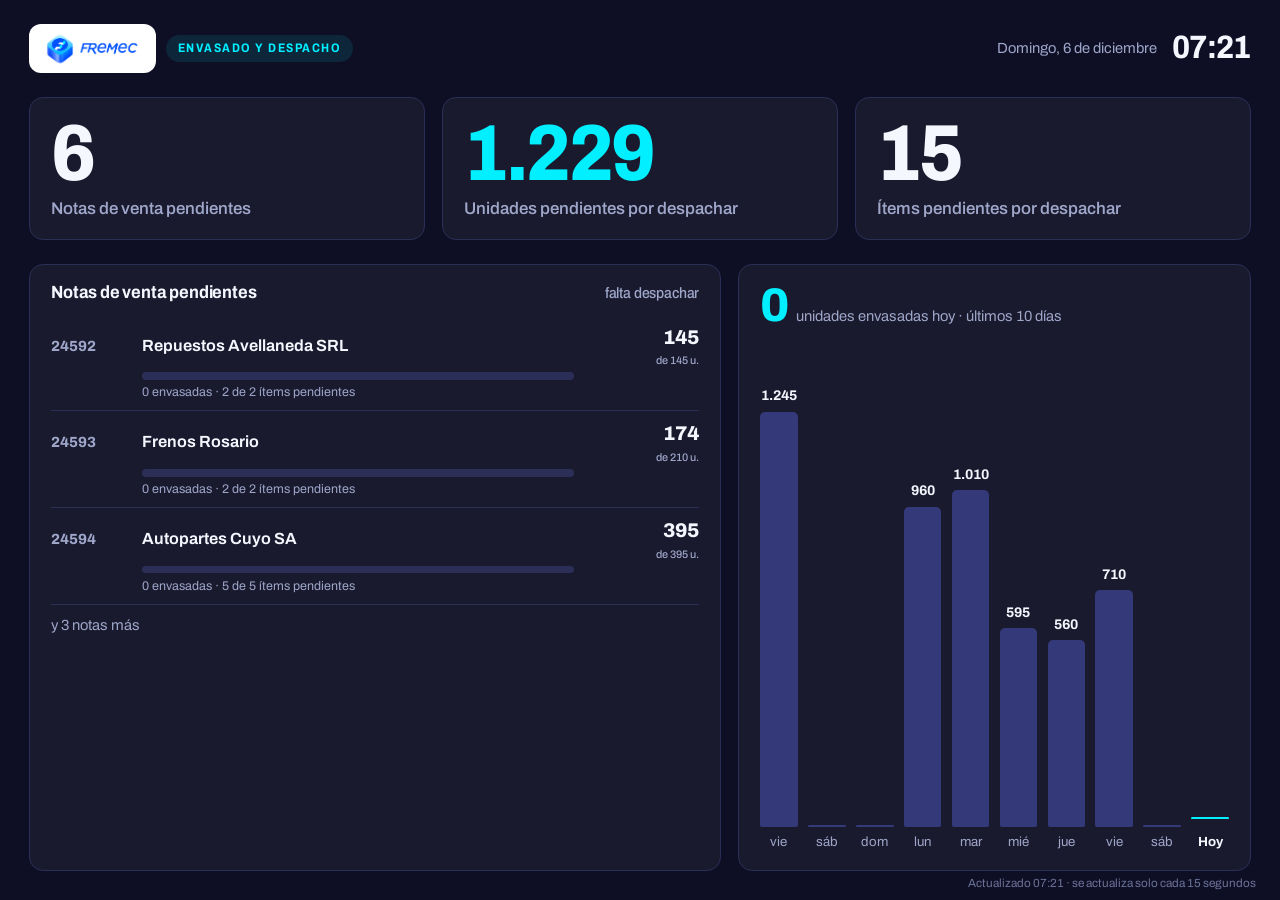
==== planta.html @ 4c924937 "Demo de conteo de envasado para Fremec (GitHub Pages) Co-Authored-By: Claude Opus 5.5 <noreply@anthr" ====
<!doctype html>
<html lang="es">
<head>
<meta charset="utf-8">
<meta name="viewport" content="width=device-width, initial-scale=1">
<title>Fremec · Pantalla de planta</title>
<link rel="preconnect" href="https://fonts.googleapis.com"><link rel="preconnect" href="https://fonts.gstatic.com" crossorigin>
<link href="https://fonts.googleapis.com/css2?family=Archivo:wdth,wght@62..125,400..800&display=swap" rel="stylesheet">
<link rel="icon" href="img/icono.png">
<link rel="stylesheet" href="estilos.css">
<style>
  :root { --tv-bg: #0E0F24; --tv-panel: #1A1A2E; --tv-line: #2B2E57; --tv-ink: #F5F7FF; --tv-muted: #9EA6C9; --tv-accent: #3D7BFF; --tv-ok: #01EFFF; --tv-warn: #01EFFF; --ink: var(--tv-ink); --paper: var(--tv-bg); --sunk: #2B2E57; --line: var(--tv-line); --surface: var(--tv-panel); color-scheme: dark; }
  html, body { height: 100%; }
  body { background: var(--tv-bg); color: var(--tv-ink); font-size: clamp(14px, 1.15vw, 22px); overflow: hidden; }
  ::selection { background: var(--tv-accent); color: #0E0F24; }
  .tv { height: 100dvh; display: grid; grid-template-rows: auto auto 1fr; gap: 1.6em; padding: 1.6em 2em 2em; }
  .cab { display: flex; align-items: center; gap: 1em; }
  .cab .marca { font-size: 1.4em; }
  .cab .marca small { color: var(--tv-ok) !important; background: rgb(1 239 255 / .1); font-size: .6em; }
  .cab .marca .logo { height: 2.4em; background: #fff; padding: .35em .8em; border-radius: 12px; }
  .cab .sp { flex: 1; }
  .reloj { font-size: 2.2em; font-weight: 750; letter-spacing: -0.02em; font-stretch: 90%; }
  .fecha { color: var(--tv-muted); text-align: right; line-height: 1.3; }
  .grandes { display: grid; grid-template-columns: repeat(var(--cols, 3), 1fr); gap: 1.2em; }
  .g { padding: 1.1em 1.4em 1.2em; border-radius: 14px; background: var(--tv-panel); border: 1px solid var(--tv-line); display: grid; gap: .2em; }
  .g .v { font-size: 5.4em; line-height: 1; font-weight: 800; letter-spacing: -0.035em; font-stretch: 88%; }
  .g .k { font-size: 1.15em; color: var(--tv-muted); font-weight: 550; }
  .g.dest .v { color: var(--tv-warn); }
  .abajo { display: grid; grid-template-columns: 1.35fr 1fr; gap: 1.2em; min-height: 0; }
  .caja { background: var(--tv-panel); border: 1px solid var(--tv-line); border-radius: 14px; padding: 1.2em 1.4em; display: grid; grid-template-rows: auto 1fr; gap: .8em; min-height: 0; }
  .caja h2 { font-size: 1.2em; font-weight: 700; display: flex; justify-content: space-between; align-items: baseline; gap: 1em; }
  .caja h2 span { color: var(--tv-muted); font-weight: 500; font-size: .85em; }
  .pedidos { overflow: hidden; display: grid; align-content: start; }
  .ped { display: grid; grid-template-columns: 5.2em 1fr 7.5em; gap: .25em 1em; align-items: center; padding: .55em 0; border-bottom: 1px solid var(--tv-line); }
  .ped:last-child { border-bottom: 0; }
  .ped .n { font-weight: 750; color: var(--tv-muted); }
  .ped .c { font-weight: 650; font-size: 1.1em; white-space: nowrap; overflow: hidden; text-overflow: ellipsis; }
  .ped .p { text-align: right; font-weight: 800; font-size: 1.35em; }
  .ped .p small { display: block; font-size: .55em; color: var(--tv-muted); font-weight: 500; }
  .ped .b { grid-column: 2; height: .5em; border-radius: 99px; background: #2B2E57; overflow: hidden; position: relative; }
  .ped .b span { position: absolute; inset: 0 auto 0 0; background: var(--tv-accent); border-radius: 99px; transition: width .8s var(--ease); }
  .ped .b span.over { background: #FF5A61; }
  .ped .s { grid-column: 2; font-size: .85em; color: var(--tv-muted); }
  .graf { display: grid; grid-template-rows: auto 1fr; gap: .6em; min-height: 0; }
  .hoy { display: flex; align-items: baseline; gap: .5em; }
  .hoy b { font-size: 3.2em; font-weight: 800; letter-spacing: -0.03em; line-height: 1; color: var(--tv-ok); }
  .hoy span { color: var(--tv-muted); }
  #graf { min-height: 0; }
  .barras { height: 100%; min-height: 9em; display: grid; grid-auto-flow: column; grid-auto-columns: 1fr; gap: .7em; align-items: end; }
  .barras .col { height: 100%; display: grid; grid-template-rows: 1fr auto; min-height: 0; }
  .barras .zona { height: 100%; min-height: 0; display: flex; flex-direction: column; justify-content: flex-end; align-items: stretch; }
  .barras .bar { display: block; min-height: 2px; background: #34397A; border-radius: 5px 5px 2px 2px; transition: height .8s var(--ease); position: relative; }
  .barras .v { text-align: center; font-weight: 700; font-size: .95em; padding-bottom: .3em; white-space: nowrap; }
  .barras .d { text-align: center; color: var(--tv-muted); padding-top: .4em; font-size: .9em; }
  .barras .hoy .bar { background: var(--tv-ok); }
  .barras .hoy .d { color: var(--tv-ink); font-weight: 700; }
  .vacio-tv { color: var(--tv-muted); padding: 2em 0; text-align: center; }
  .pie-tv { position: fixed; right: 2em; bottom: .6em; font-size: .8em; color: #6B7299; }
  .full { position: fixed; right: 1em; top: 1em; opacity: 0; transition: opacity .3s; }
  body:hover .full { opacity: 1; }
  body.en-full .full { display: none; }
  .full .btn { background: #1A1A2E; border-color: #2B2E57; color: var(--tv-ink); }
  .full .btn:hover { background: #2B2E57; }
  @media (max-width: 900px) { body { overflow: auto; font-size: 15px; } .tv { height: auto; } .grandes { grid-template-columns: 1fr; } .abajo { grid-template-columns: 1fr; } .g .v { font-size: 3.6em; } }
</style>
</head>
<body>
<div class="tv">
  <header class="cab">
    <div class="marca" id="marca"></div><span class="sp"></span>
    <div class="fecha" id="fecha"></div>
    <div class="reloj num" id="reloj"></div>
  </header>
  <section class="grandes" id="grandes"></section>
  <section class="abajo">
    <div class="caja"><h2 id="t-izq">Notas de venta pendientes</h2><div class="pedidos" id="izq"></div></div>
    <div class="caja graf"><div class="hoy" id="hoy"></div><div id="graf"></div></div>
  </section>
</div>
<div class="pie-tv" id="act"></div>
<div class="full"><button class="btn sm" id="bfull">Pantalla completa</button></div>
<script src="productos.js"></script>
<script src="demo-api.js"></script>
<script src="comun.js"></script>
<script>
document.getElementById('marca').innerHTML = LOGO + '<small>Envasado y despacho</small>';
const $ = id => document.getElementById(id);
function tic() {
  const d = new Date();
  $('reloj').textContent = d.toLocaleTimeString('es-AR', { hour: '2-digit', minute: '2-digit', hourCycle: 'h23' });
  const f = d.toLocaleDateString('es-AR', { weekday: 'long', day: 'numeric', month: 'long' });
  $('fecha').textContent = f.charAt(0).toUpperCase() + f.slice(1);
}
tic(); setInterval(tic, 1000);
$('bfull').onclick = () => document.documentElement.requestFullscreen?.();
// el botón se oculta mientras la pantalla está completa (botón o F11) y vuelve al salir
const mqFull = matchMedia('(display-mode: fullscreen)');
function estadoFull() {
  const full = !!document.fullscreenElement || mqFull.matches ||
    (innerHeight >= screen.height - 1 && innerWidth >= screen.width - 1);
  document.body.classList.toggle('en-full', full);
}
document.addEventListener('fullscreenchange', estadoFull);
mqFull.addEventListener?.('change', estadoFull);
addEventListener('resize', estadoFull);
estadoFull();

function grafico(serie) {
  const max = Math.max(1, ...serie.map(s => s.unidades));
  const hoy = serie.at(-1).fecha;
  return `<div class="barras" role="img" aria-label="Unidades envasadas por día, últimos ${serie.length} días">${serie.map(s => {
    const d = new Date(s.fecha + 'T12:00');
    const lbl = s.fecha === hoy ? 'Hoy' : d.toLocaleDateString('es-AR', { weekday: 'short' }).replace('.', '');
    return `<div class="col ${s.fecha === hoy ? 'hoy' : ''}"><span class="zona"><span class="v num">${s.unidades ? fmt(s.unidades) : ''}</span><span class="bar" style="height:${(s.unidades / max) * 85}%"></span></span><span class="d">${lbl}</span></div>`;
  }).join('')}</div>`;
}

async function actualizar() {
  try {
    const d = await api('/api/planta');
    const basico = d.modo === 'basico';
    if (basico) {
      $('grandes').style.setProperty('--cols', 2);
      $('grandes').innerHTML = `<div class="g"><span class="v num">${fmt(d.envasadasHoy)}</span><span class="k">Unidades envasadas hoy</span></div>
        <div class="g"><span class="v num">${fmt(d.serie.slice(-5).reduce((a, s) => a + s.unidades, 0))}</span><span class="k">Unidades envasadas en los últimos 5 días</span></div>`;
      $('t-izq').innerHTML = 'Envasado de hoy por cliente';
      $('izq').innerHTML = d.porCliente.length ? d.porCliente.slice(0, 9).map(c => `<div class="ped" style="grid-template-columns:1fr 7.5em"><span class="c">${esc(c.cliente)}</span><span class="p">${fmt(c.unidades)}<small>unidades</small></span></div>`).join('') : '<div class="vacio-tv">Todavía no hay cargas hoy.</div>';
    } else {
      $('grandes').style.setProperty('--cols', 3);
      $('grandes').innerHTML = `
        <div class="g"><span class="v num">${fmt(d.nvPendientes)}</span><span class="k">Notas de venta pendientes</span></div>
        <div class="g dest"><span class="v num">${fmt(d.unidadesPendientes)}</span><span class="k">Unidades pendientes por despachar</span></div>
        <div class="g"><span class="v num">${fmt(d.itemsPendientes)}</span><span class="k">Ítems pendientes por despachar</span></div>`;
      $('t-izq').innerHTML = `Notas de venta pendientes <span>falta despachar</span>`;
      const max = 3;
      $('izq').innerHTML = d.pedidos.length ? d.pedidos.slice(0, max).map(p => {
        const pe = Math.min(100, p.envasado / p.total * 100);
        return `<div class="ped"><span class="n num">${p.numero}</span><span class="c">${esc(p.cliente)}</span><span class="p num">${fmt(p.pendiente)}<small>de ${fmt(p.total)} u.</small></span>
          <span class="b"><span class="${p.envasado > p.total ? 'over' : ''}" style="width:${pe}%"></span></span>
          <span class="s">${fmt(p.envasado)} envasadas · ${p.itemsPendientes} de ${p.items} ítems pendientes</span></div>`;
      }).join('') + (d.pedidos.length > max ? `<div class="s" style="padding-top:.6em;color:var(--tv-muted)">y ${d.pedidos.length - max} notas más</div>` : '')
        : '<div class="vacio-tv">No hay notas pendientes. ¡Todo despachado!</div>';
    }
    $('hoy').innerHTML = `<b class="num">${fmt(d.envasadasHoy)}</b><span>unidades envasadas hoy · últimos 10 días</span>`;
    $('graf').innerHTML = grafico(d.serie);
    $('act').textContent = 'Actualizado ' + hora(d.ahora) + ' · se actualiza solo cada 15 segundos';
  } catch (e) { $('act').textContent = 'Sin conexión con el servidor, reintentando…'; }
}
actualizar(); setInterval(actualizar, 15000);
</script>
</body>
</html>
---- estilos.css ----
/* Fremec · Conteo de envasado (prueba) */
:root {
  --ink: #1A1A2E;
  --ink-2: #333333;
  --muted: #666666;
  --paper: #F5F7FF;
  --surface: #FFFFFF;
  --sunk: #E8EFFF;
  --line: #E1E7F5;
  --line-strong: #C3CEE8;
  --accent: #0052FF;
  --accent-hover: #003FCC;
  --accent-soft: #E8EFFF;
  --ok: #12A150;
  --ok-soft: #E3F6EB;
  --warn: #8f4a06;
  --warn-soft: #fbefd9;
  --danger: #C0262D;
  --danger-soft: #FDECEC;
  --radius: 16px;
  --radius-sm: 10px;
  --shadow: 0 4px 24px rgba(0, 82, 255, .10);
  --font: "Archivo", system-ui, sans-serif;
  --ease: cubic-bezier(0.16, 1, 0.3, 1);
  color-scheme: light;
}
*, *::before, *::after { box-sizing: border-box; }
html { -webkit-text-size-adjust: 100%; }
body {
  margin: 0; background: var(--paper); color: var(--ink);
  font: 400 16px/1.5 var(--font); font-variant-numeric: tabular-nums;
  -webkit-font-smoothing: antialiased;
}
::selection { background: var(--accent); color: #fff; }
input, select, button, textarea { font: inherit; color: inherit; }
:focus-visible { outline: 3px solid var(--accent); outline-offset: 2px; border-radius: 4px; }
h1, h2, h3 { margin: 0; line-height: 1.15; text-wrap: balance; font-stretch: 92%; }
h1 { font-size: 1.6rem; font-weight: 750; letter-spacing: -0.02em; }
h2 { font-size: 1.15rem; font-weight: 700; letter-spacing: -0.01em; }
p { margin: 0; }
a { color: var(--accent); text-underline-offset: 3px; }
.muted { color: var(--muted); }
.num { font-variant-numeric: tabular-nums; }
.sr { position: absolute; width: 1px; height: 1px; overflow: hidden; clip: rect(0 0 0 0); white-space: nowrap; }
svg.i { width: 1.15em; height: 1.15em; flex: none; stroke: currentColor; fill: none; stroke-width: 2; stroke-linecap: round; stroke-linejoin: round; }

/* scrollbars */
* { scrollbar-width: thin; scrollbar-color: var(--line-strong) transparent; }

/* ---------- botones ---------- */
.btn {
  display: inline-flex; align-items: center; justify-content: center; gap: .5em;
  min-height: 42px; padding: 0 16px; border-radius: var(--radius-sm);
  border: 1px solid var(--line-strong); background: var(--surface); color: var(--ink);
  font-weight: 600; cursor: pointer; text-decoration: none; white-space: nowrap;
  transition: background .15s, border-color .15s, transform .1s;
}
.btn:hover { background: var(--sunk); }
.btn:active { transform: translateY(1px); }
.btn:disabled { opacity: .5; cursor: not-allowed; transform: none; }
.btn.primary { background: var(--accent); border-color: var(--accent); color: #fff; }
.btn.primary:hover { background: var(--accent-hover); }
.btn.ghost { border-color: transparent; background: transparent; }
.btn.ghost:hover { background: var(--sunk); }
.btn.danger { color: var(--danger); }
.btn.sm { min-height: 34px; padding: 0 11px; font-size: .9rem; }
.btn.lg { min-height: 56px; padding: 0 24px; font-size: 1.1rem; }
.btn.block { width: 100%; }

/* ---------- campos ---------- */
label.f { display: grid; gap: 6px; font-weight: 600; font-size: .92rem; }
.input {
  width: 100%; min-height: 46px; padding: 0 14px; border-radius: var(--radius-sm);
  border: 1px solid var(--line-strong); background: var(--surface); font-weight: 500;
}
.input::placeholder { color: #8A90A6; }
.input:focus { outline: none; border-color: var(--accent); box-shadow: 0 0 0 3px var(--accent-soft); }
.input[aria-invalid="true"] { border-color: var(--danger); box-shadow: 0 0 0 3px var(--danger-soft); }

/* ---------- mensajes ---------- */
.aviso { display: flex; gap: 10px; align-items: flex-start; padding: 12px 14px; border-radius: var(--radius-sm); font-size: .95rem; }
.aviso.warn { background: var(--warn-soft); color: var(--warn); }
.aviso.err { background: var(--danger-soft); color: var(--danger); }
.aviso.ok { background: var(--ok-soft); color: var(--ok); }
.aviso.info { background: var(--accent-soft); color: #003FCC; }
.aviso svg.i { margin-top: 2px; }
.chip { display: inline-flex; align-items: center; gap: 6px; padding: 2px 9px; border-radius: 999px; font-size: .8rem; font-weight: 650; background: var(--sunk); color: var(--ink-2); white-space: nowrap; }
.chip.ok { background: var(--ok-soft); color: var(--ok); }
.chip.warn { background: var(--warn-soft); color: var(--warn); }
.chip.danger { background: var(--danger-soft); color: var(--danger); }
.chip.accent { background: var(--accent-soft); color: #003FCC; }

#toast {
  position: fixed; left: 50%; bottom: 24px; transform: translate(-50%, 20px); opacity: 0;
  background: var(--ink); color: #fff; padding: 12px 18px; border-radius: var(--radius-sm);
  box-shadow: var(--shadow); font-weight: 600; pointer-events: none; z-index: 50;
  transition: opacity .25s var(--ease), transform .35s var(--ease); max-width: calc(100% - 32px);
}
#toast.show { opacity: 1; transform: translate(-50%, 0); }
#toast.err { background: var(--danger); }

/* ---------- barra superior ---------- */
.top {
  position: sticky; top: 0; z-index: 10; display: flex; align-items: center; gap: 14px;
  padding: 10px 20px; background: var(--surface); color: var(--ink); min-height: 60px; border-bottom: 3px solid var(--accent); box-shadow: var(--shadow);
}
.marca { display: flex; align-items: center; gap: 10px; font-weight: 800; letter-spacing: .02em; font-stretch: 85%; font-size: 1.15rem; }
.marca .logo { height: 38px; width: auto; display: block; }
.marca small { font-size: .75rem; font-weight: 700; letter-spacing: .12em; text-transform: uppercase; color: var(--accent) !important; background: var(--accent-soft); padding: 4px 12px; border-radius: 20px; }
.marca small.x { font-weight: 500; font-stretch: 100%; letter-spacing: 0; color: var(--muted); font-size: .85rem; }
.top .sp { flex: 1; }
.top .btn.ghost { color: var(--accent); }
.top .btn.ghost:hover { background: var(--accent-soft); }
.prueba { font-size: .75rem; font-weight: 700; color: var(--accent); background: var(--accent-soft); border: 1px solid transparent; letter-spacing: .08em; text-transform: uppercase; padding: 2px 8px; border-radius: 999px; }

/* ---------- tablas ---------- */
.tabla { width: 100%; border-collapse: collapse; font-size: .95rem; }
.tabla th { text-align: left; font-size: .8rem; font-weight: 650; color: var(--muted); padding: 10px 12px; border-bottom: 1px solid var(--line); white-space: nowrap; }
.tabla td { padding: 12px; border-bottom: 1px solid var(--line); vertical-align: top; }
.tabla tr:last-child td { border-bottom: 0; }
.tabla .r { text-align: right; }
.tabla tbody tr:hover td { background: #F5F7FF; }
.scroll-x { overflow-x: auto; }

.panel { background: var(--surface); border: 1px solid var(--line); border-radius: var(--radius); }
.vacio { padding: 28px 16px; text-align: center; color: var(--muted); }

.barra { position: relative; height: 8px; border-radius: 99px; background: var(--sunk); overflow: hidden; min-width: 80px; }
.barra > span { position: absolute; inset: 0 auto 0 0; border-radius: 99px; background: var(--accent); transition: width .6s var(--ease); }
.barra > span.rem { background: var(--ok); }
.barra.over > span { background: var(--danger); }

dialog {
  border: 0; padding: 0; border-radius: 14px; background: var(--surface); color: var(--ink);
  width: min(560px, calc(100% - 24px)); max-height: min(720px, calc(100% - 32px)); box-shadow: 0 24px 60px -12px rgb(0 0 0 / .35);
}
dialog::backdrop { background: rgb(26 26 46 / .45); }
dialog[open] { animation: subir .3s var(--ease); }
@keyframes subir { from { transform: translateY(14px); opacity: 0; } }
@media (prefers-reduced-motion: reduce) { *, *::before, *::after { animation: none !important; transition: none !important; } }
[hidden] { display: none !important; }
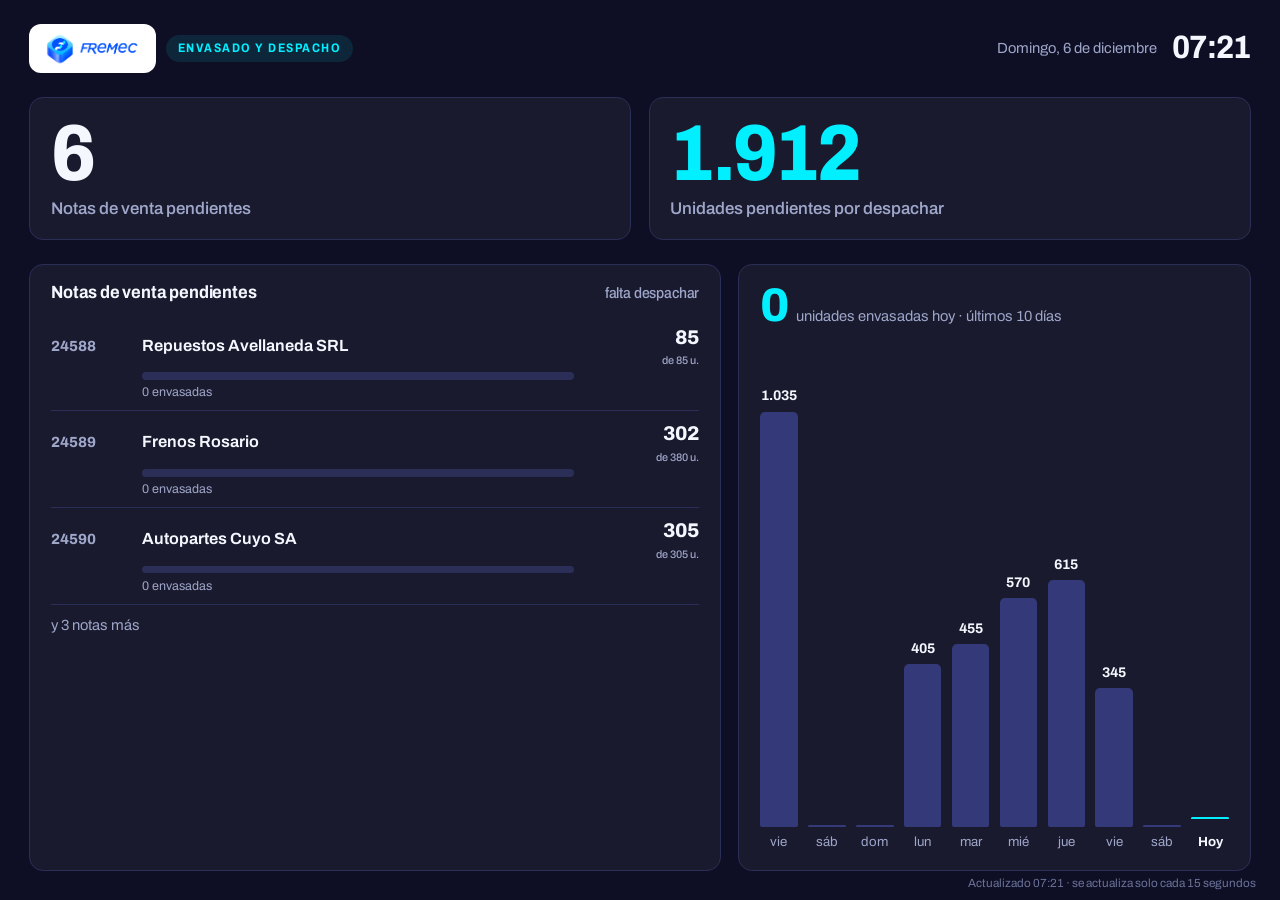
==== commit 9657cf20: "Sin productos: total de unidades en Para aprobar, remito por unidades y planta sin ítems Co-Authored" ====
--- a/planta.html
+++ b/planta.html
@@ -126,18 +126,17 @@
       $('t-izq').innerHTML = 'Envasado de hoy por cliente';
       $('izq').innerHTML = d.porCliente.length ? d.porCliente.slice(0, 9).map(c => `<div class="ped" style="grid-template-columns:1fr 7.5em"><span class="c">${esc(c.cliente)}</span><span class="p">${fmt(c.unidades)}<small>unidades</small></span></div>`).join('') : '<div class="vacio-tv">Todavía no hay cargas hoy.</div>';
     } else {
-      $('grandes').style.setProperty('--cols', 3);
+      $('grandes').style.setProperty('--cols', 2);
       $('grandes').innerHTML = `
         <div class="g"><span class="v num">${fmt(d.nvPendientes)}</span><span class="k">Notas de venta pendientes</span></div>
-        <div class="g dest"><span class="v num">${fmt(d.unidadesPendientes)}</span><span class="k">Unidades pendientes por despachar</span></div>
-        <div class="g"><span class="v num">${fmt(d.itemsPendientes)}</span><span class="k">Ítems pendientes por despachar</span></div>`;
+        <div class="g dest"><span class="v num">${fmt(d.unidadesPendientes)}</span><span class="k">Unidades pendientes por despachar</span></div>`;
       $('t-izq').innerHTML = `Notas de venta pendientes <span>falta despachar</span>`;
       const max = 3;
       $('izq').innerHTML = d.pedidos.length ? d.pedidos.slice(0, max).map(p => {
         const pe = Math.min(100, p.envasado / p.total * 100);
         return `<div class="ped"><span class="n num">${p.numero}</span><span class="c">${esc(p.cliente)}</span><span class="p num">${fmt(p.pendiente)}<small>de ${fmt(p.total)} u.</small></span>
           <span class="b"><span class="${p.envasado > p.total ? 'over' : ''}" style="width:${pe}%"></span></span>
-          <span class="s">${fmt(p.envasado)} envasadas · ${p.itemsPendientes} de ${p.items} ítems pendientes</span></div>`;
+          <span class="s">${fmt(p.envasado)} envasadas</span></div>`;
       }).join('') + (d.pedidos.length > max ? `<div class="s" style="padding-top:.6em;color:var(--tv-muted)">y ${d.pedidos.length - max} notas más</div>` : '')
         : '<div class="vacio-tv">No hay notas pendientes. ¡Todo despachado!</div>';
     }
